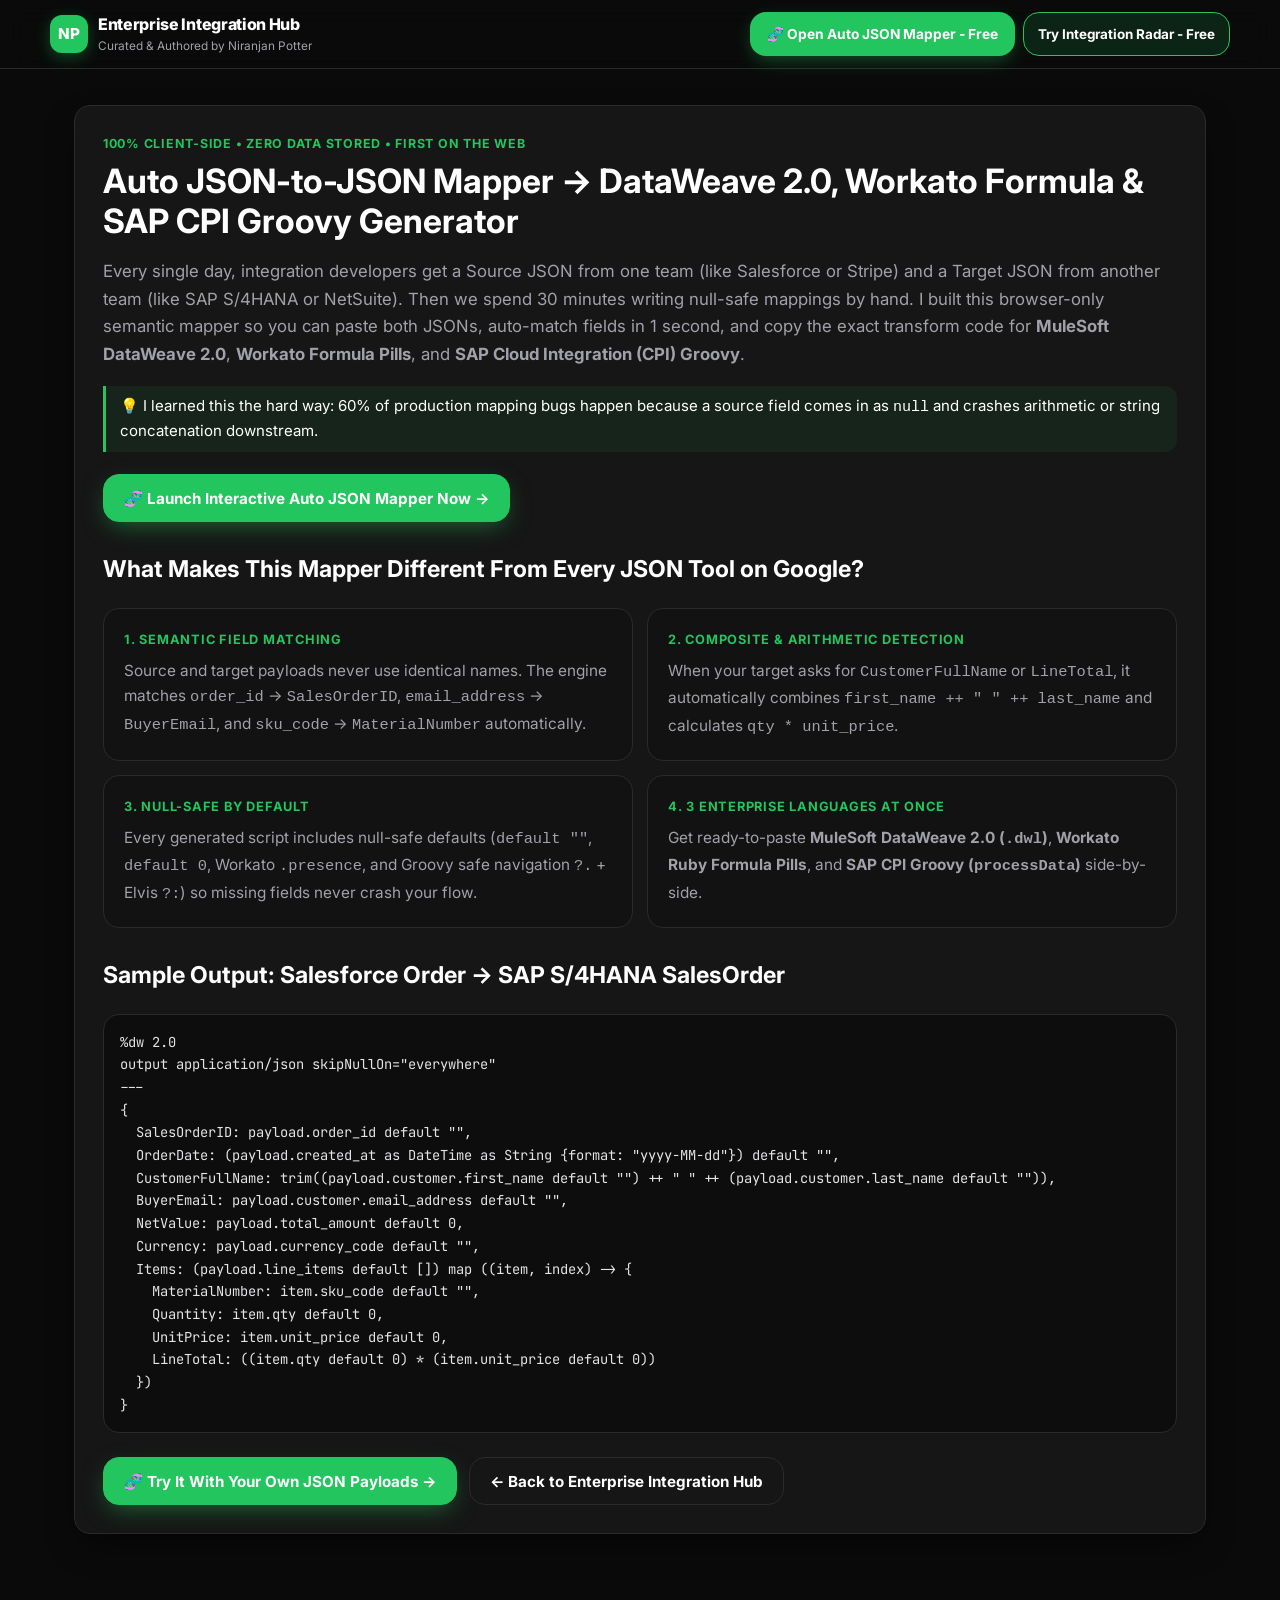
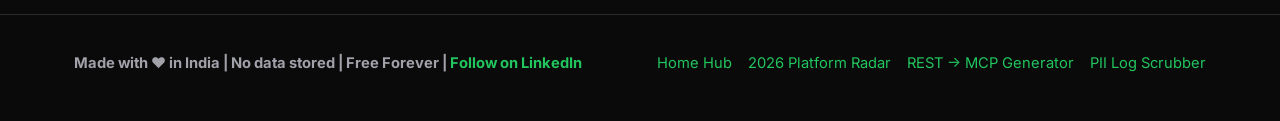
==== auto-json-to-dataweave-workato-sap-groovy-mapper.html @ 486850a0 "feat: add Auto JSON-to-JSON Mapper (DataWeave 2.0 + Workato Formula + SAP CPI Groovy) and SEO page" ====
<!DOCTYPE html>
<html lang="en" data-theme="dark">
<head>
  <meta charset="UTF-8">
  <meta name="viewport" content="width=device-width, initial-scale=1.0">
  <title>Auto JSON-to-JSON Mapper → DataWeave 2.0, Workato Formula &amp; SAP CPI Groovy Generator | Niranjan Potter</title>
  <meta name="description" content="First-of-its-kind 100% browser-based JSON-to-JSON semantic mapper. Paste Source JSON and Target JSON to auto-match fields and generate null-safe MuleSoft DataWeave 2.0 (.dwl), Workato Ruby Formula Pills, and SAP Cloud Integration (CPI) Groovy code.">
  <link rel="canonical" href="https://niranjanpotter.dpdns.org/auto-json-to-dataweave-workato-sap-groovy-mapper.html">
  <meta property="og:title" content="Auto JSON-to-JSON Mapper → DataWeave 2.0, Workato Formula &amp; SAP CPI Groovy Generator">
  <meta property="og:description" content="Paste Source JSON and Target JSON to automatically match fields and generate null-safe MuleSoft DataWeave 2.0, Workato Formulas, and SAP CPI Groovy scripts in your browser.">
  <meta property="og:type" content="article">
  <meta property="og:url" content="https://niranjanpotter.dpdns.org/auto-json-to-dataweave-workato-sap-groovy-mapper.html">
  <meta property="og:image" content="https://niranjanpotter.dpdns.org/assets/og-card.svg">
  <link rel="icon" type="image/svg+xml" href="data:image/svg+xml,%3Csvg xmlns='http://www.w3.org/2000/svg' viewBox='0 0 64 64'%3E%3Crect width='64' height='64' rx='16' fill='%230A0A0A'/%3E%3Crect x='6' y='6' width='52' height='52' rx='12' fill='%2322c55e'/%3E%3Cpath d='M18 20h28v6H25v6h18v6H25v6h21v6H18z' fill='%23FFFFFF'/%3E%3C/svg%3E">
  <link rel="preconnect" href="https://fonts.googleapis.com">
  <link rel="preconnect" href="https://fonts.gstatic.com" crossorigin>
  <link href="https://fonts.googleapis.com/css2?family=Inter:wght@400;500;600;700;800&family=JetBrains+Mono:wght@400;600;700&display=swap" rel="stylesheet">
  <link rel="stylesheet" href="assets/styles.css?v=6">
  <script type="application/ld+json">
  {
    "@context": "https://schema.org",
    "@graph": [
      {
        "@type": "SoftwareApplication",
        "name": "Auto JSON-to-JSON Mapper (DataWeave 2.0, Workato Formula & SAP CPI Groovy Generator)",
        "url": "https://niranjanpotter.dpdns.org/auto-json-to-dataweave-workato-sap-groovy-mapper.html",
        "applicationCategory": "DeveloperApplication",
        "operatingSystem": "Web Browser",
        "offers": { "@type": "Offer", "price": "0", "priceCurrency": "USD" },
        "author": { "@type": "Person", "name": "Niranjan Kumar Potter", "url": "https://niranjanprofile.vercel.app/" },
        "description": "100% client-side semantic JSON-to-JSON mapper that generates null-safe MuleSoft DataWeave 2.0 (.dwl), Workato Ruby Formula Pills, and SAP Cloud Integration (CPI) Groovy transformation scripts."
      },
      {
        "@type": "FAQPage",
        "mainEntity": [
          {
            "@type": "Question",
            "name": "How do I automatically generate a DataWeave 2.0 script from a Source JSON and Target JSON?",
            "acceptedAnswer": { "@type": "Answer", "text": "Paste your Source JSON payload and expected Target JSON shape into the Auto JSON Mapper on Enterprise Integration Hub. It runs 100% in your browser, matches differently named fields semantically (e.g., order_id to SalesOrderID, first_name + last_name to CustomerFullName, qty * unit_price to LineTotal), and writes a null-safe DataWeave 2.0 (.dwl) script." }
          },
          {
            "@type": "Question",
            "name": "Can it generate Workato Recipe Formula Pills and SAP CPI Groovy scripts from the same mapping?",
            "acceptedAnswer": { "@type": "Answer", "text": "Yes. From a single Source + Target JSON pair, the mapper outputs MuleSoft DataWeave 2.0, Workato Ruby Formula mode expressions (.presence, .map), and an SAP Cloud Integration (CPI) Groovy script using JsonSlurper and JsonOutput." }
          }
        ]
      }
    ]
  }
  </script>
</head>
<body>
  <header class="site-header">
    <div class="container header-inner">
      <a class="brand" href="index.html">
        <span class="brand-mark" aria-hidden="true">NP</span>
        <span class="brand-text">
          <span class="brand-title">Enterprise Integration Hub</span>
          <span class="brand-sub">Curated &amp; Authored by Niranjan Potter</span>
        </span>
      </a>
      <div class="header-ctas">
        <a class="cta-sticky-primary" href="index.html#dev-utilities">🧬 Open Auto JSON Mapper - Free</a>
        <a class="cta-sticky-secondary" href="index.html#platform-radar">Try Integration Radar - Free</a>
      </div>
    </div>
  </header>

  <main class="container" style="padding-top:36px; padding-bottom:48px;">
    <article class="section-card">
      <div class="section-kicker">100% Client-Side • Zero Data Stored • First on the Web</div>
      <h1 style="font-size:2.1rem; margin:6px 0 14px; line-height:1.2;">Auto JSON-to-JSON Mapper → DataWeave 2.0, Workato Formula &amp; SAP CPI Groovy Generator</h1>
      <p style="color:var(--text-muted); font-size:1.05rem;">Every single day, integration developers get a Source JSON from one team (like Salesforce or Stripe) and a Target JSON from another team (like SAP S/4HANA or NetSuite). Then we spend 30 minutes writing null-safe mappings by hand. I built this browser-only semantic mapper so you can paste both JSONs, auto-match fields in 1 second, and copy the exact transform code for <strong>MuleSoft DataWeave 2.0</strong>, <strong>Workato Formula Pills</strong>, and <strong>SAP Cloud Integration (CPI) Groovy</strong>.</p>
      <p class="personal-note">💡 I learned this the hard way: 60% of production mapping bugs happen because a source field comes in as <code>null</code> and crashes arithmetic or string concatenation downstream.</p>

      <div style="margin:22px 0;">
        <a class="btn btn-primary" href="index.html#dev-utilities">🧬 Launch Interactive Auto JSON Mapper Now →</a>
      </div>

      <h2 style="font-size:1.45rem; margin-top:28px;">What Makes This Mapper Different From Every JSON Tool on Google?</h2>
      <div class="result-grid" style="margin-top:14px;">
        <div class="result-box">
          <h3>1. Semantic Field Matching</h3>
          <p>Source and target payloads never use identical names. The engine matches <code>order_id</code> → <code>SalesOrderID</code>, <code>email_address</code> → <code>BuyerEmail</code>, and <code>sku_code</code> → <code>MaterialNumber</code> automatically.</p>
        </div>
        <div class="result-box">
          <h3>2. Composite &amp; Arithmetic Detection</h3>
          <p>When your target asks for <code>CustomerFullName</code> or <code>LineTotal</code>, it automatically combines <code>first_name ++ " " ++ last_name</code> and calculates <code>qty * unit_price</code>.</p>
        </div>
        <div class="result-box">
          <h3>3. Null-Safe By Default</h3>
          <p>Every generated script includes null-safe defaults (<code>default ""</code>, <code>default 0</code>, Workato <code>.presence</code>, and Groovy safe navigation <code>?.</code> + Elvis <code>?:</code>) so missing fields never crash your flow.</p>
        </div>
        <div class="result-box">
          <h3>4. 3 Enterprise Languages at Once</h3>
          <p>Get ready-to-paste <strong>MuleSoft DataWeave 2.0 (<code>.dwl</code>)</strong>, <strong>Workato Ruby Formula Pills</strong>, and <strong>SAP CPI Groovy (<code>processData</code>)</strong> side-by-side.</p>
        </div>
      </div>

      <h2 style="font-size:1.45rem; margin-top:28px;">Sample Output: Salesforce Order → SAP S/4HANA SalesOrder</h2>
      <pre class="code-out" style="margin-top:12px;">%dw 2.0
output application/json skipNullOn="everywhere"
---
{
  SalesOrderID: payload.order_id default "",
  OrderDate: (payload.created_at as DateTime as String {format: "yyyy-MM-dd"}) default "",
  CustomerFullName: trim((payload.customer.first_name default "") ++ " " ++ (payload.customer.last_name default "")),
  BuyerEmail: payload.customer.email_address default "",
  NetValue: payload.total_amount default 0,
  Currency: payload.currency_code default "",
  Items: (payload.line_items default []) map ((item, index) -&gt; {
    MaterialNumber: item.sku_code default "",
    Quantity: item.qty default 0,
    UnitPrice: item.unit_price default 0,
    LineTotal: ((item.qty default 0) * (item.unit_price default 0))
  })
}</pre>

      <div style="margin-top:24px; display:flex; gap:12px; flex-wrap:wrap;">
        <a class="btn btn-primary" href="index.html#dev-utilities">🧬 Try It With Your Own JSON Payloads →</a>
        <a class="btn" href="index.html">← Back to Enterprise Integration Hub</a>
      </div>
    </article>
  </main>

  <footer class="site-footer">
    <div class="container footer-inner">
      <div><strong>Made with ❤️ in India | No data stored | Free Forever | <a href="https://www.linkedin.com/in/niranjan-potter-551b49171" target="_blank" rel="noopener noreferrer">Follow on LinkedIn</a></strong></div>
      <div class="footer-links">
        <a href="index.html">Home Hub</a>
        <a href="mulesoft-vs-workato-vs-salesforce-vs-sap-2026.html">2026 Platform Radar</a>
        <a href="rest-to-mcp-tool-schema-generator.html">REST → MCP Generator</a>
        <a href="offline-pii-log-scrubber-dataweave-masking.html">PII Log Scrubber</a>
      </div>
    </div>
  </footer>
</body>
</html>
---- assets/styles.css ----
/* Enterprise Integration Hub — Warm Human-First Dark Design (#0A0A0A / #161616 / #2A2A2A / #22c55e / Inter) */
:root {
  --bg: #0A0A0A;
  --bg-elev: #121212;
  --bg-card: #161616;
  --bg-subtle: rgba(255, 255, 255, 0.04);
  --border: #2A2A2A;
  --border-strong: #22c55e;
  --text: #FFFFFF;
  --text-muted: #A1A1AA;
  --text-dim: #71717A;
  --accent: #22c55e;
  --accent-hover: #16a34a;
  --accent-soft: rgba(34, 197, 94, 0.12);
  --warn: #f59e0b;
  --err: #ef4444;
  --shadow: 0 14px 36px -12px rgba(0, 0, 0, 0.75);
  --shadow-hover: 0 20px 44px -12px rgba(34, 197, 94, 0.18);
  --radius: 16px;
  --font-sans: 'Inter', -apple-system, BlinkMacSystemFont, 'Segoe UI', Roboto, sans-serif;
  --font-mono: 'JetBrains Mono', ui-monospace, SFMono-Regular, Menlo, Consolas, monospace;
}

[data-theme="light"] {
  --bg: #FAFAFA;
  --bg-elev: #F4F4F5;
  --bg-card: #FFFFFF;
  --bg-subtle: rgba(0, 0, 0, 0.04);
  --border: #E4E4E7;
  --border-strong: #16a34a;
  --text: #09090B;
  --text-muted: #52525B;
  --text-dim: #71717A;
  --accent: #16a34a;
  --accent-hover: #15803d;
  --accent-soft: rgba(22, 163, 74, 0.1);
  --shadow: 0 12px 30px -10px rgba(0, 0, 0, 0.08);
  --shadow-hover: 0 18px 36px -10px rgba(22, 163, 74, 0.16);
}

*, *::before, *::after { box-sizing: border-box; }
html { scroll-behavior: smooth; font-size: 16px; }
body {
  margin: 0;
  font-family: var(--font-sans);
  font-size: 1rem;
  background-color: var(--bg);
  color: var(--text);
  line-height: 1.65;
  -webkit-font-smoothing: antialiased;
  overflow-x: hidden;
}

a { color: var(--accent); text-decoration: none; }
a:hover { text-decoration: underline; }

.container {
  width: 100%;
  max-width: 1180px;
  margin: 0 auto;
  padding: 0 24px;
}

/* Sticky Top Header with Clear CTAs */
.site-header {
  position: sticky;
  top: 0;
  z-index: 90;
  background: rgba(10, 10, 10, 0.9);
  backdrop-filter: blur(14px);
  -webkit-backdrop-filter: blur(14px);
  border-bottom: 1px solid var(--border);
}
[data-theme="light"] .site-header { background: rgba(250, 250, 250, 0.92); }

.header-inner {
  display: flex;
  align-items: center;
  justify-content: space-between;
  gap: 12px;
  min-height: 68px;
  padding: 10px 0;
}
.brand {
  display: flex;
  align-items: center;
  gap: 10px;
  color: var(--text);
  text-decoration: none;
  min-width: 0;
}
.brand:hover { text-decoration: none; }
.brand-mark {
  width: 38px;
  height: 38px;
  border-radius: 12px;
  background: #22c55e;
  display: inline-flex;
  align-items: center;
  justify-content: center;
  font-weight: 800;
  color: #FFFFFF;
  font-size: 0.95rem;
  flex-shrink: 0;
  box-shadow: 0 4px 16px rgba(34, 197, 94, 0.35);
}
.brand-text { display: flex; flex-direction: column; min-width: 0; }
.brand-title { font-weight: 800; font-size: 1rem; letter-spacing: -0.02em; white-space: nowrap; overflow: hidden; text-overflow: ellipsis; }
.brand-sub { font-size: 0.74rem; color: var(--text-muted); white-space: nowrap; overflow: hidden; text-overflow: ellipsis; }

.header-nav { display: flex; align-items: center; gap: 4px; }
.nav-link {
  color: var(--text-muted);
  font-size: 0.88rem;
  font-weight: 600;
  padding: 8px 10px;
  border-radius: 12px;
  min-height: 44px;
  display: inline-flex;
  align-items: center;
  white-space: nowrap;
  transition: color 0.3s ease, background 0.3s ease;
}
.nav-link:hover { color: var(--text); background: var(--bg-subtle); text-decoration: none; }

.header-ctas {
  display: flex;
  align-items: center;
  gap: 8px;
  flex-shrink: 0;
}
.cta-sticky-primary {
  display: inline-flex;
  align-items: center;
  justify-content: center;
  min-height: 44px;
  padding: 0 16px;
  border-radius: 16px;
  background: #22c55e;
  color: #FFFFFF !important;
  font-weight: 700;
  font-size: 0.86rem;
  border: 1px solid transparent;
  cursor: pointer;
  white-space: nowrap;
  box-shadow: 0 6px 20px -4px rgba(34, 197, 94, 0.45);
  transition: transform 0.3s ease, background 0.3s ease, box-shadow 0.3s ease;
}
.cta-sticky-primary:hover {
  background: #16a34a;
  transform: translateY(-2px);
  box-shadow: 0 10px 24px -4px rgba(34, 197, 94, 0.6);
  text-decoration: none;
}
.cta-sticky-secondary {
  display: inline-flex;
  align-items: center;
  justify-content: center;
  min-height: 44px;
  padding: 0 14px;
  border-radius: 16px;
  background: rgba(34, 197, 94, 0.14);
  color: #FFFFFF;
  border: 1px solid #22c55e;
  font-weight: 700;
  font-size: 0.84rem;
  cursor: pointer;
  white-space: nowrap;
  transition: transform 0.3s ease, background 0.3s ease;
}
[data-theme="light"] .cta-sticky-secondary { color: #09090B; }
.cta-sticky-secondary:hover {
  background: #22c55e;
  color: #FFFFFF !important;
  transform: translateY(-2px);
  text-decoration: none;
}

.header-right { display: flex; align-items: center; gap: 6px; flex-shrink: 0; }
.icon-btn {
  min-width: 44px;
  min-height: 44px;
  border-radius: 16px;
  border: 1px solid var(--border);
  background: var(--bg-card);
  color: var(--text);
  display: inline-flex;
  align-items: center;
  justify-content: center;
  cursor: pointer;
  font-size: 1rem;
  transition: border-color 0.3s ease, transform 0.3s ease;
}
.icon-btn:hover { border-color: var(--border-strong); transform: translateY(-2px); text-decoration: none; }
.mobile-menu-btn { display: none; }

/* Mobile Drawer Nav */
.mobile-nav-drawer {
  display: none;
  border-top: 1px solid var(--border);
  background: var(--bg-card);
  padding: 16px 20px 20px;
}
.mobile-nav-drawer.open { display: block; }
.mobile-cta-stack {
  display: grid;
  grid-template-columns: 1fr;
  gap: 10px;
  margin-bottom: 12px;
}
.mobile-nav-list {
  display: grid;
  grid-template-columns: repeat(2, minmax(0, 1fr));
  gap: 8px;
}
.mobile-nav-list a {
  min-height: 44px;
  padding: 0 12px;
  border-radius: 16px;
  border: 1px solid var(--border);
  background: var(--bg-elev);
  color: var(--text);
  font-size: 0.88rem;
  font-weight: 700;
  display: inline-flex;
  align-items: center;
  justify-content: center;
  text-align: center;
}
.mobile-author-strip {
  margin-top: 12px;
  font-size: 0.82rem;
  color: var(--text-muted);
  text-align: center;
}

/* Hero */
.hero {
  position: relative;
  padding: 56px 0 36px;
  background: radial-gradient(700px 320px at 20% -40px, rgba(34, 197, 94, 0.14), transparent 70%);
}
.hero-badge {
  display: inline-flex;
  align-items: center;
  gap: 8px;
  font-size: 0.82rem;
  font-weight: 700;
  color: var(--accent);
  background: var(--accent-soft);
  border: 1px solid rgba(34, 197, 94, 0.35);
  padding: 6px 14px;
  border-radius: 16px;
  margin-bottom: 18px;
}
.hero-dot {
  width: 8px;
  height: 8px;
  border-radius: 50%;
  background: #22c55e;
  box-shadow: 0 0 10px #22c55e;
}
.hero h1 {
  margin: 0 0 16px;
  font-size: clamp(2rem, 4.4vw, 3.35rem);
  line-height: 1.14;
  letter-spacing: -0.03em;
  font-weight: 800;
  max-width: 880px;
}
.hero-lead {
  font-size: 1.15rem;
  color: var(--text);
  font-weight: 600;
  max-width: 740px;
  margin: 0 0 10px;
}
.hero-subline {
  font-size: 1.02rem;
  color: var(--text-muted);
  max-width: 740px;
  margin: 0 0 24px;
}
.hero-actions { display: flex; flex-wrap: wrap; gap: 12px; margin-bottom: 26px; }

.btn {
  display: inline-flex;
  align-items: center;
  justify-content: center;
  gap: 8px;
  min-height: 48px;
  min-width: 44px;
  padding: 0 20px;
  border-radius: 16px;
  font-family: var(--font-sans);
  font-size: 0.95rem;
  font-weight: 700;
  cursor: pointer;
  border: 1px solid var(--border);
  background: var(--bg-card);
  color: var(--text);
  transition: transform 0.3s ease, border-color 0.3s ease, box-shadow 0.3s ease, background 0.3s ease;
}
.btn:hover { border-color: var(--border-strong); transform: translateY(-2px); box-shadow: var(--shadow-hover); text-decoration: none; }
.btn-primary {
  background: #22c55e;
  border-color: #22c55e;
  color: #FFFFFF !important;
  box-shadow: 0 8px 24px -6px rgba(34, 197, 94, 0.5);
}
.btn-primary:hover { background: #16a34a; border-color: #16a34a; color: #FFFFFF !important; }
.btn-sm { min-height: 44px; padding: 0 16px; font-size: 0.86rem; border-radius: 16px; }

/* Trust Badges Row Under Hero */
.trust-badges-row {
  display: grid;
  grid-template-columns: repeat(4, minmax(0, 1fr));
  gap: 12px;
  margin-top: 8px;
}
.trust-badge {
  display: flex;
  align-items: center;
  gap: 10px;
  background: var(--bg-card);
  border: 1px solid var(--border);
  border-radius: 16px;
  padding: 12px 16px;
  font-size: 0.88rem;
  font-weight: 700;
  color: var(--text);
  transition: transform 0.3s ease, border-color 0.3s ease, box-shadow 0.3s ease;
}
.trust-badge:hover {
  transform: translateY(-2px);
  border-color: var(--border-strong);
  box-shadow: var(--shadow-hover);
}
.trust-check {
  width: 24px;
  height: 24px;
  border-radius: 50%;
  background: rgba(34, 197, 94, 0.18);
  color: #22c55e;
  display: inline-flex;
  align-items: center;
  justify-content: center;
  font-size: 0.82rem;
  font-weight: 800;
  flex-shrink: 0;
}

/* Sections & Cards */
.section { padding: 32px 0; scroll-margin-top: 82px; }
.section-card {
  background: var(--bg-card);
  border: 1px solid var(--border);
  border-radius: 16px;
  padding: 28px;
  box-shadow: var(--shadow);
  position: relative;
  transition: border-color 0.3s ease, box-shadow 0.3s ease;
}
.section-head {
  display: flex;
  align-items: flex-start;
  justify-content: space-between;
  gap: 16px;
  margin-bottom: 22px;
  flex-wrap: wrap;
}
.section-kicker {
  font-size: 0.78rem;
  font-weight: 700;
  letter-spacing: 0.06em;
  text-transform: uppercase;
  color: var(--accent);
  margin-bottom: 6px;
}
.section-head h2 {
  margin: 0 0 8px;
  font-size: clamp(1.75rem, 2.6vw, 2.15rem);
  line-height: 1.22;
  letter-spacing: -0.02em;
}
.section-head p {
  margin: 0;
  color: var(--text-muted);
  font-size: 1rem;
  max-width: 780px;
}
.personal-note {
  margin-top: 10px !important;
  font-size: 0.94rem !important;
  color: var(--text) !important;
  background: rgba(34, 197, 94, 0.08);
  border-left: 3px solid #22c55e;
  padding: 8px 14px;
  border-radius: 0 12px 12px 0;
}

/* Fullscreen Overlay */
.fs-active {
  position: fixed !important;
  inset: 0 !important;
  z-index: 9999 !important;
  width: 100vw !important;
  height: 100dvh !important;
  max-width: none !important;
  border-radius: 0 !important;
  overflow-y: auto !important;
  padding: 24px !important;
  background: var(--bg) !important;
  border: none !important;
}
.fs-btn {
  min-height: 44px;
  min-width: 44px;
  padding: 0 14px;
  border-radius: 16px;
  border: 1px solid var(--border);
  background: var(--bg-elev);
  color: var(--text);
  font-weight: 700;
  font-size: 0.82rem;
  cursor: pointer;
  white-space: nowrap;
  display: inline-flex;
  align-items: center;
  gap: 6px;
  transition: border-color 0.3s ease, transform 0.3s ease;
}
.fs-btn:hover { border-color: var(--border-strong); transform: translateY(-2px); }

/* Cross-Platform Radar 4 Cards (3-Line Clamp + Read More Expand) */
.radar-cards-grid {
  display: grid;
  grid-template-columns: repeat(2, minmax(0, 1fr));
  gap: 16px;
  margin-bottom: 22px;
}
.radar-platform-card {
  background: var(--bg-elev);
  border: 1px solid var(--border);
  border-radius: 16px;
  padding: 22px;
  display: flex;
  flex-direction: column;
  justify-content: space-between;
  min-height: 190px;
  cursor: pointer;
  transition: transform 0.3s ease, border-color 0.3s ease, box-shadow 0.3s ease;
}
.radar-platform-card:hover {
  transform: translateY(-3px);
  border-color: var(--border-strong);
  box-shadow: var(--shadow-hover);
}
.radar-card-top {
  display: flex;
  align-items: center;
  justify-content: space-between;
  gap: 10px;
  margin-bottom: 10px;
}
.radar-card-title {
  font-size: 1.15rem;
  font-weight: 800;
  color: var(--text);
  margin: 0;
}
.radar-card-tag {
  font-size: 0.76rem;
  font-weight: 700;
  padding: 4px 10px;
  border-radius: 16px;
  background: var(--accent-soft);
  color: var(--accent);
  border: 1px solid rgba(34, 197, 94, 0.35);
}
.radar-card-body {
  font-size: 0.98rem;
  color: var(--text-muted);
  margin: 0 0 12px;
  display: -webkit-box;
  -webkit-line-clamp: 3;
  -webkit-box-orient: vertical;
  overflow: hidden;
}
.radar-platform-card.expanded .radar-card-body {
  display: block;
  -webkit-line-clamp: unset;
  overflow: visible;
  color: var(--text);
}
.radar-read-more {
  align-self: flex-start;
  background: transparent;
  border: none;
  color: #22c55e;
  font-family: var(--font-sans);
  font-size: 0.86rem;
  font-weight: 700;
  padding: 6px 0;
  min-height: 44px;
  display: inline-flex;
  align-items: center;
  gap: 6px;
  cursor: pointer;
}
.radar-read-more:hover { text-decoration: underline; }

/* Preset Chips */
.preset-row { display: flex; flex-wrap: wrap; align-items: center; gap: 8px; margin-bottom: 16px; }
.preset-label { font-size: 0.78rem; font-weight: 700; text-transform: uppercase; letter-spacing: 0.05em; color: var(--text-dim); margin-right: 4px; }
.preset-chip {
  min-height: 44px;
  padding: 0 14px;
  border-radius: 16px;
  border: 1px solid var(--border);
  background: var(--bg-elev);
  color: var(--text-muted);
  font-family: var(--font-sans);
  font-size: 0.84rem;
  font-weight: 700;
  cursor: pointer;
  transition: border-color 0.3s ease, color 0.3s ease, background 0.3s ease, transform 0.3s ease;
}
.preset-chip:hover, .preset-chip.active {
  border-color: var(--accent);
  color: var(--text);
  background: var(--accent-soft);
  transform: translateY(-1px);
}

/* Controls */
.controls-grid { display: grid; grid-template-columns: repeat(5, minmax(0, 1fr)); gap: 12px; margin-bottom: 18px; }
.controls-grid-4 { display: grid; grid-template-columns: repeat(4, minmax(0, 1fr)); gap: 12px; margin-bottom: 18px; }
.field { display: flex; flex-direction: column; gap: 6px; }
.field label { font-size: 0.78rem; font-weight: 700; text-transform: uppercase; letter-spacing: 0.04em; color: var(--text-muted); }
.field select, .field input, .field textarea {
  width: 100%;
  min-height: 44px;
  padding: 10px 14px;
  border-radius: 16px;
  border: 1px solid var(--border);
  background: var(--bg-elev);
  color: var(--text);
  font-family: var(--font-sans);
  font-size: 0.95rem;
}
.field textarea { font-family: var(--font-mono); font-size: 0.88rem; line-height: 1.55; resize: vertical; min-height: 160px; }
.field select:focus, .field input:focus, .field textarea:focus { outline: none; border-color: var(--accent); }
.field-note {
  font-size: 0.84rem;
  color: var(--accent);
  font-weight: 600;
  margin-top: 4px;
}

/* SLA Strip */
.sla-strip { display: flex; flex-wrap: wrap; gap: 10px; margin-bottom: 14px; }
.sla-pill {
  font-family: var(--font-mono);
  font-size: 0.82rem;
  font-weight: 600;
  padding: 8px 14px;
  border-radius: 16px;
  background: var(--bg-elev);
  border: 1px solid var(--border);
  color: var(--text);
}
.sla-pill span { color: var(--accent); font-weight: 700; }

/* Flow Strip */
.flow-strip {
  display: flex;
  align-items: center;
  gap: 10px;
  padding: 16px;
  border-radius: 16px;
  background: var(--bg-elev);
  border: 1px solid var(--border);
  margin-bottom: 18px;
  overflow-x: auto;
}
.flow-node {
  flex: 1 1 0;
  min-width: 125px;
  padding: 12px 14px;
  border-radius: 16px;
  background: var(--bg-card);
  border: 1px solid var(--border);
  text-align: center;
  transition: border-color 0.3s ease, transform 0.3s ease;
}
.flow-node:hover { border-color: var(--border-strong); transform: translateY(-2px); }
.flow-node-tag { font-size: 0.7rem; font-weight: 700; text-transform: uppercase; color: var(--accent); letter-spacing: 0.06em; }
.flow-node-name { font-weight: 700; font-size: 0.88rem; margin-top: 3px; }
.flow-arrow { color: var(--accent); font-weight: 800; font-size: 1.1rem; flex-shrink: 0; }

/* Segmented Controls & Grids */
.toolbar-row { display: flex; align-items: center; justify-content: space-between; flex-wrap: wrap; gap: 12px; margin-bottom: 16px; }
.seg-group {
  display: inline-flex;
  gap: 6px;
  background: var(--bg-elev);
  border: 1px solid var(--border);
  padding: 4px;
  border-radius: 16px;
  flex-wrap: wrap;
}
.seg-btn {
  min-height: 44px;
  padding: 0 16px;
  border-radius: 12px;
  border: none;
  background: transparent;
  color: var(--text-muted);
  font-weight: 700;
  font-size: 0.88rem;
  cursor: pointer;
  transition: background 0.3s ease, color 0.3s ease;
}
.seg-btn.active { background: #22c55e; color: #FFFFFF; }

.result-grid { display: grid; grid-template-columns: repeat(2, minmax(0, 1fr)); gap: 14px; margin-bottom: 18px; }
.kpi-grid-4 { display: grid; grid-template-columns: repeat(4, minmax(0, 1fr)); gap: 12px; margin-bottom: 16px; }
.result-box {
  background: var(--bg-elev);
  border: 1px solid var(--border);
  border-radius: 16px;
  padding: 20px;
  transition: border-color 0.3s ease, transform 0.3s ease, box-shadow 0.3s ease;
}
.result-box:hover { border-color: rgba(34, 197, 94, 0.45); transform: translateY(-2px); box-shadow: var(--shadow-hover); }
.result-box h3 { margin: 0 0 8px; font-size: 0.8rem; text-transform: uppercase; letter-spacing: 0.06em; color: var(--accent); }
.result-box .big-val { font-size: 1.18rem; font-weight: 800; margin-bottom: 6px; }
.result-box .kpi-val { font-size: 1.7rem; font-weight: 800; letter-spacing: -0.03em; margin-bottom: 4px; }
.result-box p, .result-box li { font-size: 0.96rem; color: var(--text-muted); margin: 0; }
.result-box ul { margin: 6px 0 0; padding-left: 18px; }
.result-box li { margin-bottom: 6px; }

/* Tables */
.table-wrap { overflow-x: auto; border-radius: 16px; border: 1px solid var(--border); }
table { width: 100%; border-collapse: collapse; font-size: 0.92rem; }
th, td { padding: 14px 16px; text-align: left; border-bottom: 1px solid var(--border); }
th { background: var(--bg-elev); color: var(--text-muted); font-size: 0.78rem; text-transform: uppercase; letter-spacing: 0.05em; }
tr:last-child td { border-bottom: none; }

/* Blueprints */
.bp-diagram-box { background: #0D0D0D; border: 1px solid var(--border); border-radius: 16px; padding: 16px; margin: 16px 0; overflow-x: auto; }
.bp-diagram-box svg { width: 100%; height: auto; display: block; min-width: 600px; }
.bp-meta-grid { display: grid; grid-template-columns: repeat(3, minmax(0, 1fr)); gap: 14px; }

/* Readiness Scorecard */
.score-layout { display: grid; grid-template-columns: 1.35fr 0.85fr; gap: 18px; align-items: start; }
.check-grid { display: grid; grid-template-columns: repeat(2, minmax(0, 1fr)); gap: 10px; }
.check-item {
  display: flex;
  align-items: flex-start;
  gap: 10px;
  padding: 14px 16px;
  border-radius: 16px;
  border: 1px solid var(--border);
  background: var(--bg-elev);
  cursor: pointer;
  min-height: 48px;
  transition: border-color 0.3s ease, background 0.3s ease, transform 0.3s ease;
}
.check-item:hover { border-color: var(--border-strong); transform: translateY(-2px); }
.check-item.checked { border-color: #22c55e; background: rgba(34, 197, 94, 0.09); }
.check-item input { width: 18px; height: 18px; accent-color: #22c55e; margin-top: 3px; flex-shrink: 0; }
.check-title { font-weight: 700; font-size: 0.92rem; display: block; }
.check-sub { font-size: 0.82rem; color: var(--text-muted); display: block; margin-top: 2px; }

.score-panel { background: var(--bg-elev); border: 1px solid var(--border); border-radius: 16px; padding: 24px; text-align: center; }
.score-num { font-size: 3.1rem; font-weight: 800; letter-spacing: -0.04em; line-height: 1; margin-bottom: 6px; }
.score-bar-track { height: 10px; border-radius: 999px; background: rgba(255, 255, 255, 0.08); overflow: hidden; margin: 14px 0; }
[data-theme="light"] .score-bar-track { background: rgba(0, 0, 0, 0.1); }
.score-bar-fill { height: 100%; border-radius: 999px; background: #22c55e; transition: width 0.4s ease; }

/* Dev Utilities */
.util-grid { display: grid; grid-template-columns: repeat(2, minmax(0, 1fr)); gap: 16px; margin-top: 14px; }
.code-out {
  font-family: var(--font-mono);
  font-size: 0.86rem;
  background: #0D0D0D;
  color: #E4E4E7;
  border: 1px solid var(--border);
  border-radius: 16px;
  padding: 16px;
  overflow-x: auto;
  white-space: pre-wrap;
  word-break: break-word;
  min-height: 160px;
  margin: 0;
}
.status-chip { display: inline-flex; align-items: center; gap: 6px; padding: 6px 12px; border-radius: 16px; font-size: 0.82rem; font-weight: 700; }
.status-ok { background: rgba(34, 197, 94, 0.18); color: #22c55e; border: 1px solid #22c55e; }
.status-warn { background: rgba(245, 158, 11, 0.16); color: #fbbf24; border: 1px solid rgba(245, 158, 11, 0.4); }
.status-err { background: rgba(239, 68, 68, 0.16); color: #f87171; border: 1px solid rgba(239, 68, 68, 0.4); }

/* Founder Note Section */
.founder-card {
  background: linear-gradient(145deg, #161616 0%, #121a14 100%);
  border: 1px solid rgba(34, 197, 94, 0.35);
  border-radius: 16px;
  padding: 32px;
  box-shadow: var(--shadow);
}
[data-theme="light"] .founder-card {
  background: linear-gradient(145deg, #FFFFFF 0%, #F0FDF4 100%);
}
.founder-quote {
  font-size: 1.14rem;
  line-height: 1.75;
  color: var(--text);
  margin: 0 0 20px;
  max-width: 860px;
}

/* Footer */
.site-footer { border-top: 1px solid var(--border); padding: 36px 0 52px; margin-top: 32px; color: var(--text-muted); font-size: 0.92rem; }
.footer-inner { display: flex; justify-content: space-between; align-items: center; flex-wrap: wrap; gap: 16px; }
.footer-links { display: flex; flex-wrap: wrap; gap: 16px; }

.toast {
  position: fixed;
  bottom: 22px;
  right: 22px;
  z-index: 10000;
  background: var(--bg-card);
  color: var(--text);
  border: 1px solid #22c55e;
  padding: 12px 18px;
  border-radius: 16px;
  font-size: 0.9rem;
  font-weight: 600;
  box-shadow: var(--shadow);
  opacity: 0;
  transform: translateY(10px);
  pointer-events: none;
  transition: opacity 0.3s ease, transform 0.3s ease;
}
.toast.show { opacity: 1; transform: translateY(0); }

@media (max-width: 1180px) {
  .header-nav { display: none; }
  .mobile-menu-btn { display: inline-flex; }
  .controls-grid { grid-template-columns: repeat(2, minmax(0, 1fr)); }
  .controls-grid-4, .kpi-grid-4, .trust-badges-row { grid-template-columns: repeat(2, minmax(0, 1fr)); }
  .score-layout { grid-template-columns: 1fr; }
}
@media (max-width: 768px) {
  .container { padding: 0 20px; }
  .header-inner { flex-wrap: wrap; }
  .header-ctas {
    display: flex;
    order: 4;
    width: 100%;
    gap: 8px;
    padding-top: 6px;
  }
  .header-ctas .cta-sticky-primary,
  .header-ctas .cta-sticky-secondary {
    flex: 1 1 0;
    font-size: 0.78rem;
    padding: 0 10px;
    min-height: 44px;
  }
  .section-card, .founder-card { padding: 20px; }
  .fs-active { padding: 20px !important; }
  .section-head h2, .hero h1 { font-size: 1.75rem; }
  .controls-grid, .controls-grid-4, .result-grid, .bp-meta-grid, .util-grid, .check-grid, .kpi-grid-4, .radar-cards-grid, .trust-badges-row, .mobile-nav-list {
    grid-template-columns: 1fr;
  }
  .flow-strip { flex-direction: column; align-items: stretch; }
  .flow-arrow { transform: rotate(90deg); text-align: center; }
  .hero { padding: 32px 0 24px; }
  .hero-actions .btn { width: 100%; }
  .brand-sub { display: none; }
}
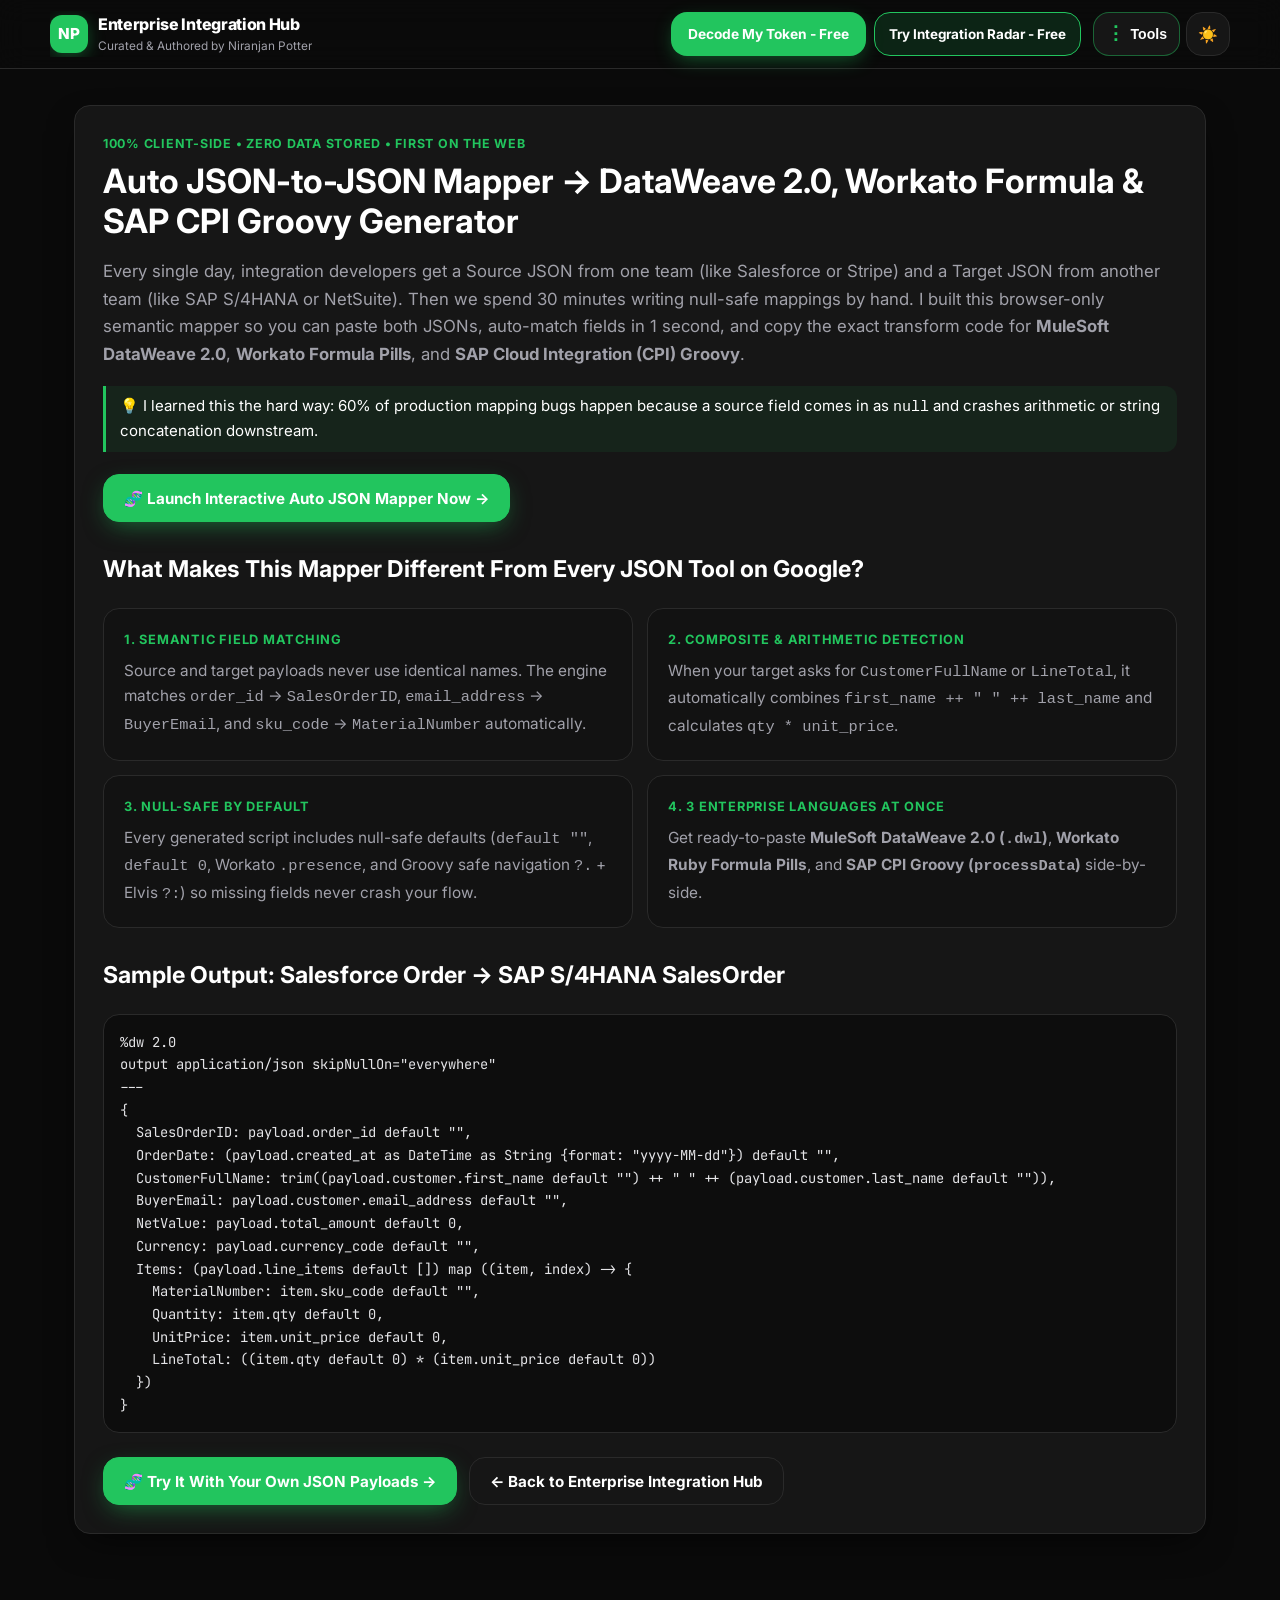
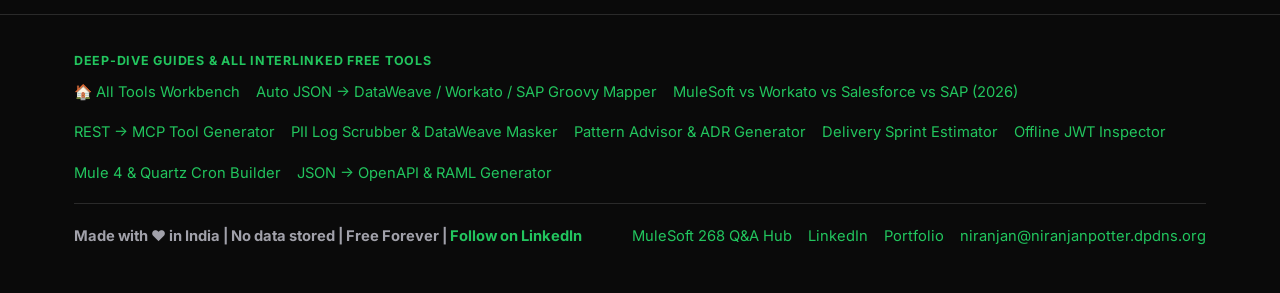
==== commit 9b0b6915: "feat: add 3-dot Quick Tool Switcher, Real-Time Website/CORS/DNS Verifier, and full 10-page interlink" ====
--- a/auto-json-to-dataweave-workato-sap-groovy-mapper.html
+++ b/auto-json-to-dataweave-workato-sap-groovy-mapper.html
@@ -15,8 +15,9 @@
   <link rel="preconnect" href="https://fonts.googleapis.com">
   <link rel="preconnect" href="https://fonts.gstatic.com" crossorigin>
   <link href="https://fonts.googleapis.com/css2?family=Inter:wght@400;500;600;700;800&family=JetBrains+Mono:wght@400;600;700&display=swap" rel="stylesheet">
-  <link rel="stylesheet" href="assets/styles.css?v=6">
-  <script type="application/ld+json">
+  <link rel="stylesheet" href="assets/styles.css?v=7">
+  <script src="assets/app.js?v=7" defer></script>
+<script type="application/ld+json">
   {
     "@context": "https://schema.org",
     "@graph": [
@@ -50,7 +51,7 @@
   </script>
 </head>
 <body>
-  <header class="site-header">
+    <header class="site-header">
     <div class="container header-inner">
       <a class="brand" href="index.html">
         <span class="brand-mark" aria-hidden="true">NP</span>
@@ -60,8 +61,44 @@
         </span>
       </a>
       <div class="header-ctas">
-        <a class="cta-sticky-primary" href="index.html#dev-utilities">🧬 Open Auto JSON Mapper - Free</a>
+        <a class="cta-sticky-primary" href="index.html#util-jwt">Decode My Token - Free</a>
         <a class="cta-sticky-secondary" href="index.html#platform-radar">Try Integration Radar - Free</a>
+      </div>
+      <div class="header-right">
+        <button type="button" class="dots-menu-btn" id="dots-tool-btn" onclick="toggleDotsMenu()" aria-label="Choose a tool from list" aria-expanded="false" title="Quick Tool Switcher (Choose any tool)">
+          <span class="dots-icon" aria-hidden="true">⋮</span>
+          <span class="dots-label-txt">Tools</span>
+        </button>
+        <button type="button" class="icon-btn" id="theme-toggle" onclick="toggleTheme()" aria-label="Toggle theme" title="Toggle Dark/Light Theme">☀️</button>
+      </div>
+    </div>
+    <div class="dots-tool-drawer" id="dots-tool-drawer" role="region" aria-label="Quick Tool Switcher">
+      <div class="container">
+        <div class="dots-tool-head">
+          <div>
+            <div class="section-kicker" style="margin-bottom:2px;">⋮ Quick Tool Switcher • Jump Straight to Any Tool</div>
+            <strong style="font-size:1rem;">Select any interactive tool or standalone guide below:</strong>
+          </div>
+          <input type="search" id="dots-search-input" class="dots-search-input" oninput="filterDotsTools(this.value)" placeholder="🔍 Filter 15 tools (e.g. DataWeave, JWT, DNS, MCP, SAP, Cron)...">
+          <button type="button" class="btn btn-sm" onclick="toggleDotsMenu(false)">✕ Close</button>
+        </div>
+        <div class="dots-tool-grid" id="dots-tool-grid">
+          <a class="dots-tool-item" href="index.html#util-jwt"><span class="dots-tool-title">🔐 1. JWT Inspector &amp; Security Auditor</span><span class="dots-tool-sub">100% browser-side token decoder &amp; expiry check</span></a>
+          <a class="dots-tool-item" href="index.html#util-mapper"><span class="dots-tool-title">🧬 2. Auto JSON-to-JSON Mapper</span><span class="dots-tool-sub">Source + Target JSON → DataWeave 2.0, Workato &amp; SAP Groovy</span></a>
+          <a class="dots-tool-item" href="index.html#util-verify"><span class="dots-tool-title">🌐 3. Real-Time Website, CORS &amp; DNS Verifier</span><span class="dots-tool-sub">Live HTTPS latency, CORS check &amp; Cloudflare 1.1.1.1 DNS</span></a>
+          <a class="dots-tool-item" href="index.html#util-mcp"><span class="dots-tool-title">🤖 4. REST → MCP Tool Schema Generator</span><span class="dots-tool-sub">Convert REST JSON to AI Agent MCP inputSchema</span></a>
+          <a class="dots-tool-item" href="index.html#util-pii"><span class="dots-tool-title">🛡️ 5. Offline PII Log Scrubber &amp; Masker</span><span class="dots-tool-sub">Redact emails, cards, SSNs &amp; tokens + DataWeave 2.0 script</span></a>
+          <a class="dots-tool-item" href="index.html#util-cron"><span class="dots-tool-title">⏱️ 6. Mule 4 &amp; Quartz Cron Builder</span><span class="dots-tool-sub">6-field Quartz &amp; 5-field Linux cron translator + XML</span></a>
+          <a class="dots-tool-item" href="index.html#util-spec"><span class="dots-tool-title">📄 7. JSON → OpenAPI 3.0 &amp; RAML 1.0</span><span class="dots-tool-sub">Infer OpenAPI 3.0 YAML or RAML 1.0 DataType from JSON</span></a>
+          <a class="dots-tool-item" href="index.html#util-http"><span class="dots-tool-title">🚦 8. HTTP Status &amp; Retry Cheat Sheet</span><span class="dots-tool-sub">HTTP status retry rules, backoff &amp; DLQ routing</span></a>
+          <a class="dots-tool-item" href="index.html#platform-radar"><span class="dots-tool-title">🛰️ 9. 2026 Cross-Platform Radar</span><span class="dots-tool-sub">MuleSoft vs Workato vs Salesforce Agentforce vs SAP</span></a>
+          <a class="dots-tool-item" href="index.html#pattern-advisor"><span class="dots-tool-title">🧭 10. Pattern Advisor &amp; ADR Generator</span><span class="dots-tool-sub">Generate a 1-click Markdown ADR for your scenario</span></a>
+          <a class="dots-tool-item" href="index.html#blueprints"><span class="dots-tool-title">📐 11. Production Reference Blueprints</span><span class="dots-tool-sub">4 architecture SVG diagrams: SF↔SAP, Migration, MCP &amp; Mesh</span></a>
+          <a class="dots-tool-item" href="index.html#delivery-estimator"><span class="dots-tool-title">📊 12. Delivery &amp; Sprint Estimator</span><span class="dots-tool-sub">Calculate sprints, API counts &amp; QA buffer for SOW / Jira</span></a>
+          <a class="dots-tool-item" href="index.html#readiness-audit"><span class="dots-tool-title">✅ 13. 60-Second Readiness Scorecard</span><span class="dots-tool-sub">8-point pre-launch production resilience check</span></a>
+          <a class="dots-tool-item" href="https://niranjanpotter.github.io/" target="_blank" rel="noopener noreferrer"><span class="dots-tool-title">📘 14. MuleSoft 268 Q&amp;A Interview Hub ↗</span><span class="dots-tool-sub">Interactive Mule 4, DataWeave 2.0 &amp; CloudHub 2.0 simulator</span></a>
+          <a class="dots-tool-item" href="https://niranjanprofile.vercel.app/" target="_blank" rel="noopener noreferrer"><span class="dots-tool-title">🌐 15. Niranjan's Architect Portfolio ↗</span><span class="dots-tool-sub">Certifications, integration case studies &amp; contact</span></a>
+        </div>
       </div>
     </div>
   </header>
@@ -74,7 +111,7 @@
       <p class="personal-note">💡 I learned this the hard way: 60% of production mapping bugs happen because a source field comes in as <code>null</code> and crashes arithmetic or string concatenation downstream.</p>
 
       <div style="margin:22px 0;">
-        <a class="btn btn-primary" href="index.html#dev-utilities">🧬 Launch Interactive Auto JSON Mapper Now →</a>
+        <a class="btn btn-primary" href="index.html#util-mapper">🧬 Launch Interactive Auto JSON Mapper Now →</a>
       </div>
 
       <h2 style="font-size:1.45rem; margin-top:28px;">What Makes This Mapper Different From Every JSON Tool on Google?</h2>
@@ -117,20 +154,39 @@
 }</pre>
 
       <div style="margin-top:24px; display:flex; gap:12px; flex-wrap:wrap;">
-        <a class="btn btn-primary" href="index.html#dev-utilities">🧬 Try It With Your Own JSON Payloads →</a>
+        <a class="btn btn-primary" href="index.html#util-mapper">🧬 Try It With Your Own JSON Payloads →</a>
         <a class="btn" href="index.html">← Back to Enterprise Integration Hub</a>
       </div>
     </article>
   </main>
 
-  <footer class="site-footer">
-    <div class="container footer-inner">
-      <div><strong>Made with ❤️ in India | No data stored | Free Forever | <a href="https://www.linkedin.com/in/niranjan-potter-551b49171" target="_blank" rel="noopener noreferrer">Follow on LinkedIn</a></strong></div>
-      <div class="footer-links">
-        <a href="index.html">Home Hub</a>
-        <a href="mulesoft-vs-workato-vs-salesforce-vs-sap-2026.html">2026 Platform Radar</a>
-        <a href="rest-to-mcp-tool-schema-generator.html">REST → MCP Generator</a>
-        <a href="offline-pii-log-scrubber-dataweave-masking.html">PII Log Scrubber</a>
+    <footer class="site-footer">
+    <div class="container">
+      <div style="margin-bottom:20px; padding-bottom:18px; border-bottom:1px solid var(--border);">
+        <div class="section-kicker" style="margin-bottom:8px;">Deep-Dive Guides &amp; All Interlinked Free Tools</div>
+        <div class="footer-links">
+          <a href="index.html">🏠 All Tools Workbench</a>
+          <a href="auto-json-to-dataweave-workato-sap-groovy-mapper.html">Auto JSON → DataWeave / Workato / SAP Groovy Mapper</a>
+          <a href="mulesoft-vs-workato-vs-salesforce-vs-sap-2026.html">MuleSoft vs Workato vs Salesforce vs SAP (2026)</a>
+          <a href="rest-to-mcp-tool-schema-generator.html">REST → MCP Tool Generator</a>
+          <a href="offline-pii-log-scrubber-dataweave-masking.html">PII Log Scrubber &amp; DataWeave Masker</a>
+          <a href="integration-pattern-advisor-adr-generator.html">Pattern Advisor &amp; ADR Generator</a>
+          <a href="integration-delivery-sprint-estimator.html">Delivery Sprint Estimator</a>
+          <a href="offline-jwt-decoder-security-auditor.html">Offline JWT Inspector</a>
+          <a href="mule4-quartz-cron-expression-builder.html">Mule 4 &amp; Quartz Cron Builder</a>
+          <a href="json-to-openapi-raml-schema-generator.html">JSON → OpenAPI &amp; RAML Generator</a>
+        </div>
+      </div>
+      <div class="footer-inner">
+        <div>
+          <strong>Made with ❤️ in India | No data stored | Free Forever | <a href="https://www.linkedin.com/in/niranjan-potter-551b49171" target="_blank" rel="noopener noreferrer">Follow on LinkedIn</a></strong>
+        </div>
+        <div class="footer-links">
+          <a href="https://niranjanpotter.github.io/" target="_blank" rel="noopener noreferrer">MuleSoft 268 Q&amp;A Hub</a>
+          <a href="https://www.linkedin.com/in/niranjan-potter-551b49171" target="_blank" rel="noopener noreferrer">LinkedIn</a>
+          <a href="https://niranjanprofile.vercel.app/" target="_blank" rel="noopener noreferrer">Portfolio</a>
+          <a href="mailto:niranjan@niranjanpotter.dpdns.org">niranjan@niranjanpotter.dpdns.org</a>
+        </div>
       </div>
     </div>
   </footer>
--- a/assets/styles.css
+++ b/assets/styles.css
@@ -39,7 +39,7 @@
 }
 
 *, *::before, *::after { box-sizing: border-box; }
-html { scroll-behavior: smooth; font-size: 16px; }
+html { scroll-behavior: smooth; font-size: 16px; overflow-x: hidden; max-width: 100%; }
 body {
   margin: 0;
   font-family: var(--font-sans);
@@ -49,6 +49,7 @@
   line-height: 1.65;
   -webkit-font-smoothing: antialiased;
   overflow-x: hidden;
+  max-width: 100%;
 }
 
 a { color: var(--accent); text-decoration: none; }
@@ -87,7 +88,9 @@
   gap: 10px;
   color: var(--text);
   text-decoration: none;
+  flex: 1 1 0;
   min-width: 0;
+  overflow: hidden;
 }
 .brand:hover { text-decoration: none; }
 .brand-mark {
@@ -104,7 +107,7 @@
   flex-shrink: 0;
   box-shadow: 0 4px 16px rgba(34, 197, 94, 0.35);
 }
-.brand-text { display: flex; flex-direction: column; min-width: 0; }
+.brand-text { display: flex; flex-direction: column; min-width: 0; overflow: hidden; }
 .brand-title { font-weight: 800; font-size: 1rem; letter-spacing: -0.02em; white-space: nowrap; overflow: hidden; text-overflow: ellipsis; }
 .brand-sub { font-size: 0.74rem; color: var(--text-muted); white-space: nowrap; overflow: hidden; text-overflow: ellipsis; }
 
@@ -193,6 +196,108 @@
 }
 .icon-btn:hover { border-color: var(--border-strong); transform: translateY(-2px); text-decoration: none; }
 .mobile-menu-btn { display: none; }
+.dots-menu-btn {
+  min-height: 44px;
+  padding: 0 12px;
+  border-radius: 16px;
+  border: 1px solid rgba(34, 197, 94, 0.45);
+  background: var(--bg-card);
+  color: var(--text);
+  display: inline-flex;
+  align-items: center;
+  justify-content: center;
+  gap: 6px;
+  cursor: pointer;
+  font-weight: 800;
+  font-size: 0.88rem;
+  transition: border-color 0.3s ease, background 0.3s ease, transform 0.3s ease;
+}
+.dots-menu-btn:hover, .dots-menu-btn[aria-expanded="true"] {
+  border-color: #22c55e;
+  background: rgba(34, 197, 94, 0.14);
+  transform: translateY(-2px);
+}
+.dots-icon {
+  font-size: 1.2rem;
+  line-height: 1;
+  color: #22c55e;
+  font-weight: 900;
+}
+
+/* 3-Dot Quick Tool Switcher Drawer */
+.dots-tool-drawer {
+  display: none;
+  border-top: 1px solid var(--border);
+  border-bottom: 1px solid #22c55e;
+  background: var(--bg-card);
+  padding: 18px 0 22px;
+  box-shadow: var(--shadow);
+  max-height: 80vh;
+  overflow-y: auto;
+}
+.dots-tool-drawer.open { display: block; }
+.dots-tool-head {
+  display: flex;
+  align-items: center;
+  justify-content: space-between;
+  gap: 12px;
+  flex-wrap: wrap;
+  margin-bottom: 14px;
+}
+.dots-search-input {
+  flex: 1 1 260px;
+  min-height: 44px;
+  padding: 10px 14px;
+  border-radius: 16px;
+  border: 1px solid var(--border);
+  background: var(--bg-elev);
+  color: var(--text);
+  font-family: var(--font-sans);
+  font-size: 0.94rem;
+}
+.dots-search-input:focus {
+  outline: none;
+  border-color: #22c55e;
+  box-shadow: 0 0 0 3px rgba(34, 197, 94, 0.2);
+}
+.dots-tool-grid {
+  display: grid;
+  grid-template-columns: repeat(3, minmax(0, 1fr));
+  gap: 10px;
+}
+.dots-tool-item {
+  display: flex;
+  flex-direction: column;
+  align-items: flex-start;
+  justify-content: center;
+  gap: 4px;
+  min-height: 56px;
+  padding: 12px 14px;
+  border-radius: 16px;
+  border: 1px solid var(--border);
+  background: var(--bg-elev);
+  color: var(--text);
+  text-align: left;
+  cursor: pointer;
+  font-family: var(--font-sans);
+  text-decoration: none;
+  transition: border-color 0.3s ease, transform 0.3s ease, background 0.3s ease;
+}
+.dots-tool-item:hover {
+  border-color: #22c55e;
+  background: rgba(34, 197, 94, 0.1);
+  transform: translateY(-2px);
+  text-decoration: none;
+}
+.dots-tool-title {
+  font-weight: 700;
+  font-size: 0.9rem;
+  color: var(--text);
+}
+.dots-tool-sub {
+  font-size: 0.78rem;
+  color: var(--text-muted);
+}
 
 /* Mobile Drawer Nav */
 .mobile-nav-drawer {
@@ -749,12 +854,14 @@
   .header-nav { display: none; }
   .mobile-menu-btn { display: inline-flex; }
   .controls-grid { grid-template-columns: repeat(2, minmax(0, 1fr)); }
-  .controls-grid-4, .kpi-grid-4, .trust-badges-row { grid-template-columns: repeat(2, minmax(0, 1fr)); }
+  .controls-grid-4, .kpi-grid-4, .trust-badges-row, .dots-tool-grid { grid-template-columns: repeat(2, minmax(0, 1fr)); }
   .score-layout { grid-template-columns: 1fr; }
 }
 @media (max-width: 768px) {
   .container { padding: 0 20px; }
   .header-inner { flex-wrap: wrap; }
+  .hide-xs { display: none !important; }
+  .dots-label-txt { display: none; }
   .header-ctas {
     display: flex;
     order: 4;
@@ -772,7 +879,7 @@
   .section-card, .founder-card { padding: 20px; }
   .fs-active { padding: 20px !important; }
   .section-head h2, .hero h1 { font-size: 1.75rem; }
-  .controls-grid, .controls-grid-4, .result-grid, .bp-meta-grid, .util-grid, .check-grid, .kpi-grid-4, .radar-cards-grid, .trust-badges-row, .mobile-nav-list {
+  .controls-grid, .controls-grid-4, .result-grid, .bp-meta-grid, .util-grid, .check-grid, .kpi-grid-4, .radar-cards-grid, .trust-badges-row, .mobile-nav-list, .dots-tool-grid {
     grid-template-columns: 1fr;
   }
   .flow-strip { flex-direction: column; align-items: stretch; }
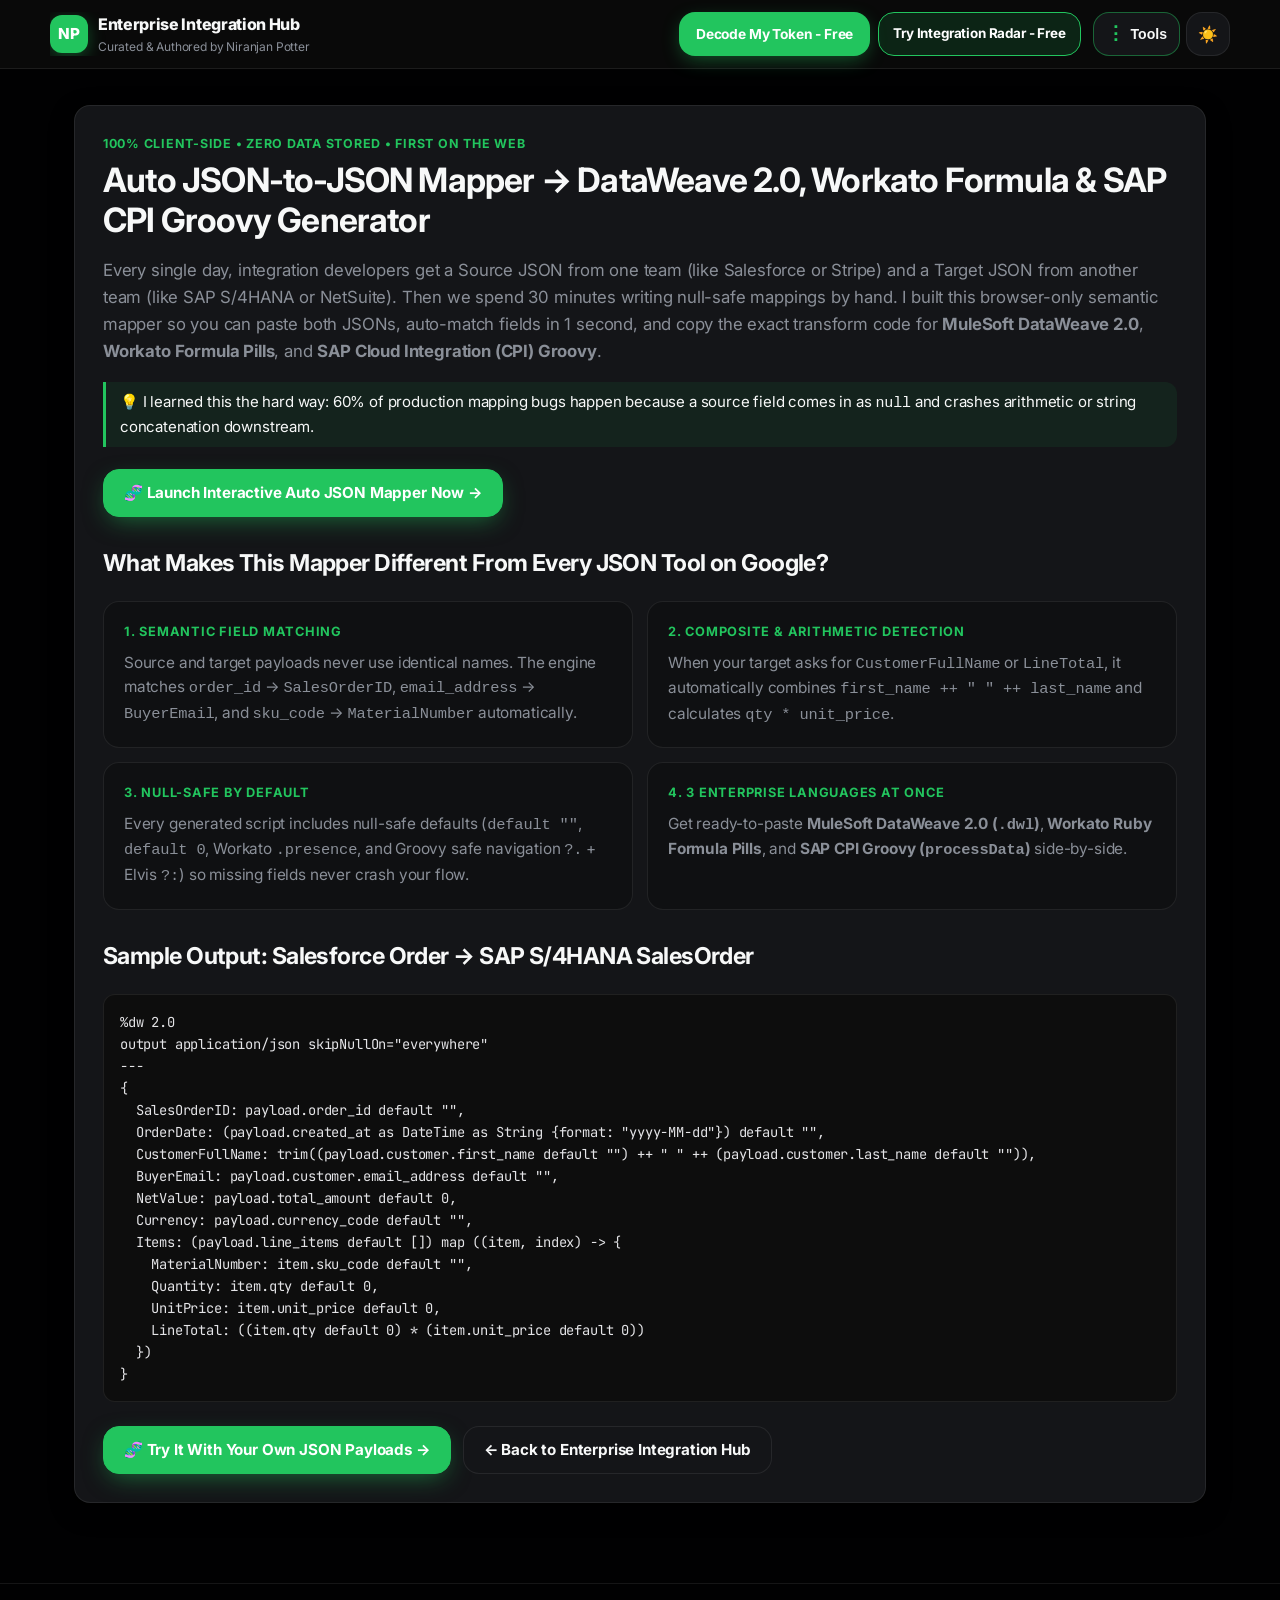
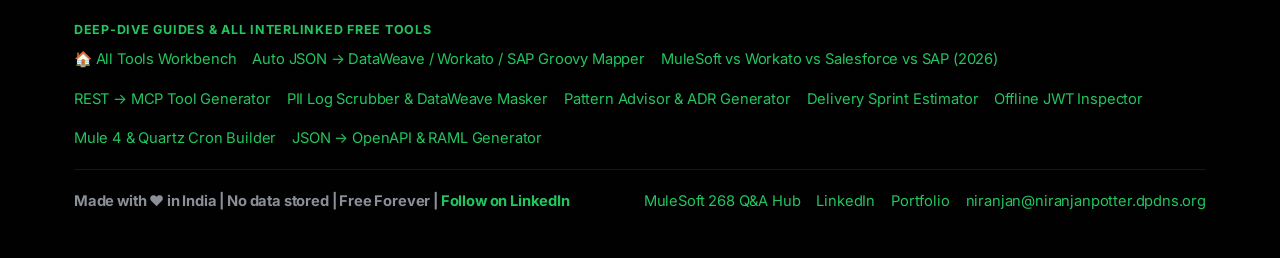
==== commit 1a9daf3c: "feat(design): apply Linear design system tokens, verified titles & cachebusters" ====
--- a/auto-json-to-dataweave-workato-sap-groovy-mapper.html
+++ b/auto-json-to-dataweave-workato-sap-groovy-mapper.html
@@ -3,8 +3,8 @@
 <head>
   <meta charset="UTF-8">
   <meta name="viewport" content="width=device-width, initial-scale=1.0">
-  <title>Auto JSON-to-JSON Mapper → DataWeave 2.0, Workato Formula &amp; SAP CPI Groovy Generator | Niranjan Potter</title>
-  <meta name="description" content="First-of-its-kind 100% browser-based JSON-to-JSON semantic mapper. Paste Source JSON and Target JSON to auto-match fields and generate null-safe MuleSoft DataWeave 2.0 (.dwl), Workato Ruby Formula Pills, and SAP Cloud Integration (CPI) Groovy code.">
+  <title>Auto JSON Mapper (DataWeave, Workato, SAP) | Enterprise Integration Hub</title>
+  <meta name="description" content="100% offline JSON-to-JSON semantic mapper: auto-match fields to generate null-safe MuleSoft DataWeave 2.0, Workato formulas &amp; SAP CPI Groovy.">
   <link rel="canonical" href="https://niranjanpotter.dpdns.org/auto-json-to-dataweave-workato-sap-groovy-mapper.html">
   <meta property="og:title" content="Auto JSON-to-JSON Mapper → DataWeave 2.0, Workato Formula &amp; SAP CPI Groovy Generator">
   <meta property="og:description" content="Paste Source JSON and Target JSON to automatically match fields and generate null-safe MuleSoft DataWeave 2.0, Workato Formulas, and SAP CPI Groovy scripts in your browser.">
@@ -15,7 +15,7 @@
   <link rel="preconnect" href="https://fonts.googleapis.com">
   <link rel="preconnect" href="https://fonts.gstatic.com" crossorigin>
   <link href="https://fonts.googleapis.com/css2?family=Inter:wght@400;500;600;700;800&family=JetBrains+Mono:wght@400;600;700&display=swap" rel="stylesheet">
-  <link rel="stylesheet" href="assets/styles.css?v=7">
+  <link rel="stylesheet" href="assets/styles.css?v=8">
   <script src="assets/app.js?v=7" defer></script>
 <script type="application/ld+json">
   {
--- a/assets/styles.css
+++ b/assets/styles.css
@@ -1,41 +1,45 @@
-/* Enterprise Integration Hub — Warm Human-First Dark Design (#0A0A0A / #161616 / #2A2A2A / #22c55e / Inter) */
+/* Enterprise Integration Hub — High-Craft Architecture Workbench (Linear-Inspired Design System) */
 :root {
-  --bg: #0A0A0A;
-  --bg-elev: #121212;
-  --bg-card: #161616;
-  --bg-subtle: rgba(255, 255, 255, 0.04);
-  --border: #2A2A2A;
+  --bg: #010102;
+  --bg-elev: #0f1012;
+  --bg-card: #141518;
+  --bg-subtle: rgba(255, 255, 255, 0.03);
+  --border: rgba(255, 255, 255, 0.08);
   --border-strong: #22c55e;
-  --text: #FFFFFF;
-  --text-muted: #A1A1AA;
-  --text-dim: #71717A;
+  --border-hover: rgba(255, 255, 255, 0.16);
+  --text: #f7f8f8;
+  --text-muted: #8a8f98;
+  --text-dim: #62666d;
   --accent: #22c55e;
   --accent-hover: #16a34a;
   --accent-soft: rgba(34, 197, 94, 0.12);
   --warn: #f59e0b;
   --err: #ef4444;
-  --shadow: 0 14px 36px -12px rgba(0, 0, 0, 0.75);
-  --shadow-hover: 0 20px 44px -12px rgba(34, 197, 94, 0.18);
-  --radius: 16px;
+  --shadow: 0 1px 2px rgba(0, 0, 0, 0.5), 0 8px 24px rgba(0, 0, 0, 0.4);
+  --shadow-hover: 0 4px 12px rgba(0, 0, 0, 0.6), 0 16px 36px rgba(0, 0, 0, 0.5);
+  --radius: 12px;
+  --radius-sm: 8px;
+  --radius-full: 9999px;
   --font-sans: 'Inter', -apple-system, BlinkMacSystemFont, 'Segoe UI', Roboto, sans-serif;
   --font-mono: 'JetBrains Mono', ui-monospace, SFMono-Regular, Menlo, Consolas, monospace;
 }
 
 [data-theme="light"] {
-  --bg: #FAFAFA;
-  --bg-elev: #F4F4F5;
+  --bg: #F9FAFB;
+  --bg-elev: #F3F4F6;
   --bg-card: #FFFFFF;
-  --bg-subtle: rgba(0, 0, 0, 0.04);
-  --border: #E4E4E7;
+  --bg-subtle: rgba(0, 0, 0, 0.03);
+  --border: rgba(0, 0, 0, 0.08);
   --border-strong: #16a34a;
+  --border-hover: rgba(0, 0, 0, 0.15);
   --text: #09090B;
-  --text-muted: #52525B;
-  --text-dim: #71717A;
+  --text-muted: #64748B;
+  --text-dim: #94A3B8;
   --accent: #16a34a;
   --accent-hover: #15803d;
   --accent-soft: rgba(22, 163, 74, 0.1);
-  --shadow: 0 12px 30px -10px rgba(0, 0, 0, 0.08);
-  --shadow-hover: 0 18px 36px -10px rgba(22, 163, 74, 0.16);
+  --shadow: 0 1px 3px rgba(0, 0, 0, 0.05), 0 8px 20px rgba(0, 0, 0, 0.04);
+  --shadow-hover: 0 4px 12px rgba(0, 0, 0, 0.08), 0 16px 32px rgba(0, 0, 0, 0.06);
 }
 
 *, *::before, *::after { box-sizing: border-box; }
@@ -43,17 +47,40 @@
 body {
   margin: 0;
   font-family: var(--font-sans);
-  font-size: 1rem;
+  font-size: 0.96rem;
+  letter-spacing: -0.011em;
   background-color: var(--bg);
   color: var(--text);
-  line-height: 1.65;
+  line-height: 1.6;
   -webkit-font-smoothing: antialiased;
   overflow-x: hidden;
   max-width: 100%;
 }
 
+h1, h2, h3, h4, h5, h6 {
+  letter-spacing: -0.024em;
+  font-weight: 700;
+  color: var(--text);
+}
+
 a { color: var(--accent); text-decoration: none; }
 a:hover { text-decoration: underline; }
+
+.skip-link {
+  position: absolute;
+  left: -9999px;
+  top: 8px;
+  background: var(--accent);
+  color: #09090B;
+  padding: 10px 16px;
+  border-radius: 8px;
+  font-weight: 800;
+  z-index: 200;
+  text-decoration: none;
+}
+.skip-link:focus { left: 12px; }
+:focus-visible { outline: 2px solid var(--accent); outline-offset: 2px; border-radius: 6px; }
+
 
 .container {
   width: 100%;
@@ -109,7 +136,7 @@
 }
 .brand-text { display: flex; flex-direction: column; min-width: 0; overflow: hidden; }
 .brand-title { font-weight: 800; font-size: 1rem; letter-spacing: -0.02em; white-space: nowrap; overflow: hidden; text-overflow: ellipsis; }
-.brand-sub { font-size: 0.74rem; color: var(--text-muted); white-space: nowrap; overflow: hidden; text-overflow: ellipsis; }
+.brand-sub { font-size: 0.75rem; color: var(--text-muted); white-space: nowrap; overflow: hidden; text-overflow: ellipsis; }
 
 .header-nav { display: flex; align-items: center; gap: 4px; }
 .nav-link {
@@ -700,7 +727,7 @@
   transition: border-color 0.3s ease, transform 0.3s ease;
 }
 .flow-node:hover { border-color: var(--border-strong); transform: translateY(-2px); }
-.flow-node-tag { font-size: 0.7rem; font-weight: 700; text-transform: uppercase; color: var(--accent); letter-spacing: 0.06em; }
+.flow-node-tag { font-size: 0.75rem; font-weight: 700; text-transform: uppercase; color: var(--accent); letter-spacing: 0.06em; }
 .flow-node-name { font-weight: 700; font-size: 0.88rem; margin-top: 3px; }
 .flow-arrow { color: var(--accent); font-weight: 800; font-size: 1.1rem; flex-shrink: 0; }
 
@@ -793,7 +820,7 @@
   background: #0D0D0D;
   color: #E4E4E7;
   border: 1px solid var(--border);
-  border-radius: 16px;
+  border-radius: var(--radius);
   padding: 16px;
   overflow-x: auto;
   white-space: pre-wrap;
@@ -801,6 +828,15 @@
   min-height: 160px;
   margin: 0;
 }
+[data-theme="light"] .code-out {
+  background: #0F172A;
+  color: #F8FAFC;
+  border-color: rgba(0, 0, 0, 0.12);
+}
+[data-theme="light"] .bp-diagram-box {
+  background: #0F172A;
+  border-color: rgba(0, 0, 0, 0.12);
+}
 .status-chip { display: inline-flex; align-items: center; gap: 6px; padding: 6px 12px; border-radius: 16px; font-size: 0.82rem; font-weight: 700; }
 .status-ok { background: rgba(34, 197, 94, 0.18); color: #22c55e; border: 1px solid #22c55e; }
 .status-warn { background: rgba(245, 158, 11, 0.16); color: #fbbf24; border: 1px solid rgba(245, 158, 11, 0.4); }
@@ -831,6 +867,8 @@
 .footer-links { display: flex; flex-wrap: wrap; gap: 16px; }
 
 .toast {
+  margin-bottom: env(safe-area-inset-bottom, 0px);
+  margin-right: env(safe-area-inset-right, 0px);
   position: fixed;
   bottom: 22px;
   right: 22px;
@@ -888,3 +926,12 @@
   .hero-actions .btn { width: 100%; }
   .brand-sub { display: none; }
 }
+
+@media (prefers-reduced-motion: reduce) {
+  html { scroll-behavior: auto; }
+  *, *::before, *::after {
+    animation-duration: 0.01ms !important;
+    animation-iteration-count: 1 !important;
+    transition-duration: 0.01ms !important;
+  }
+}
